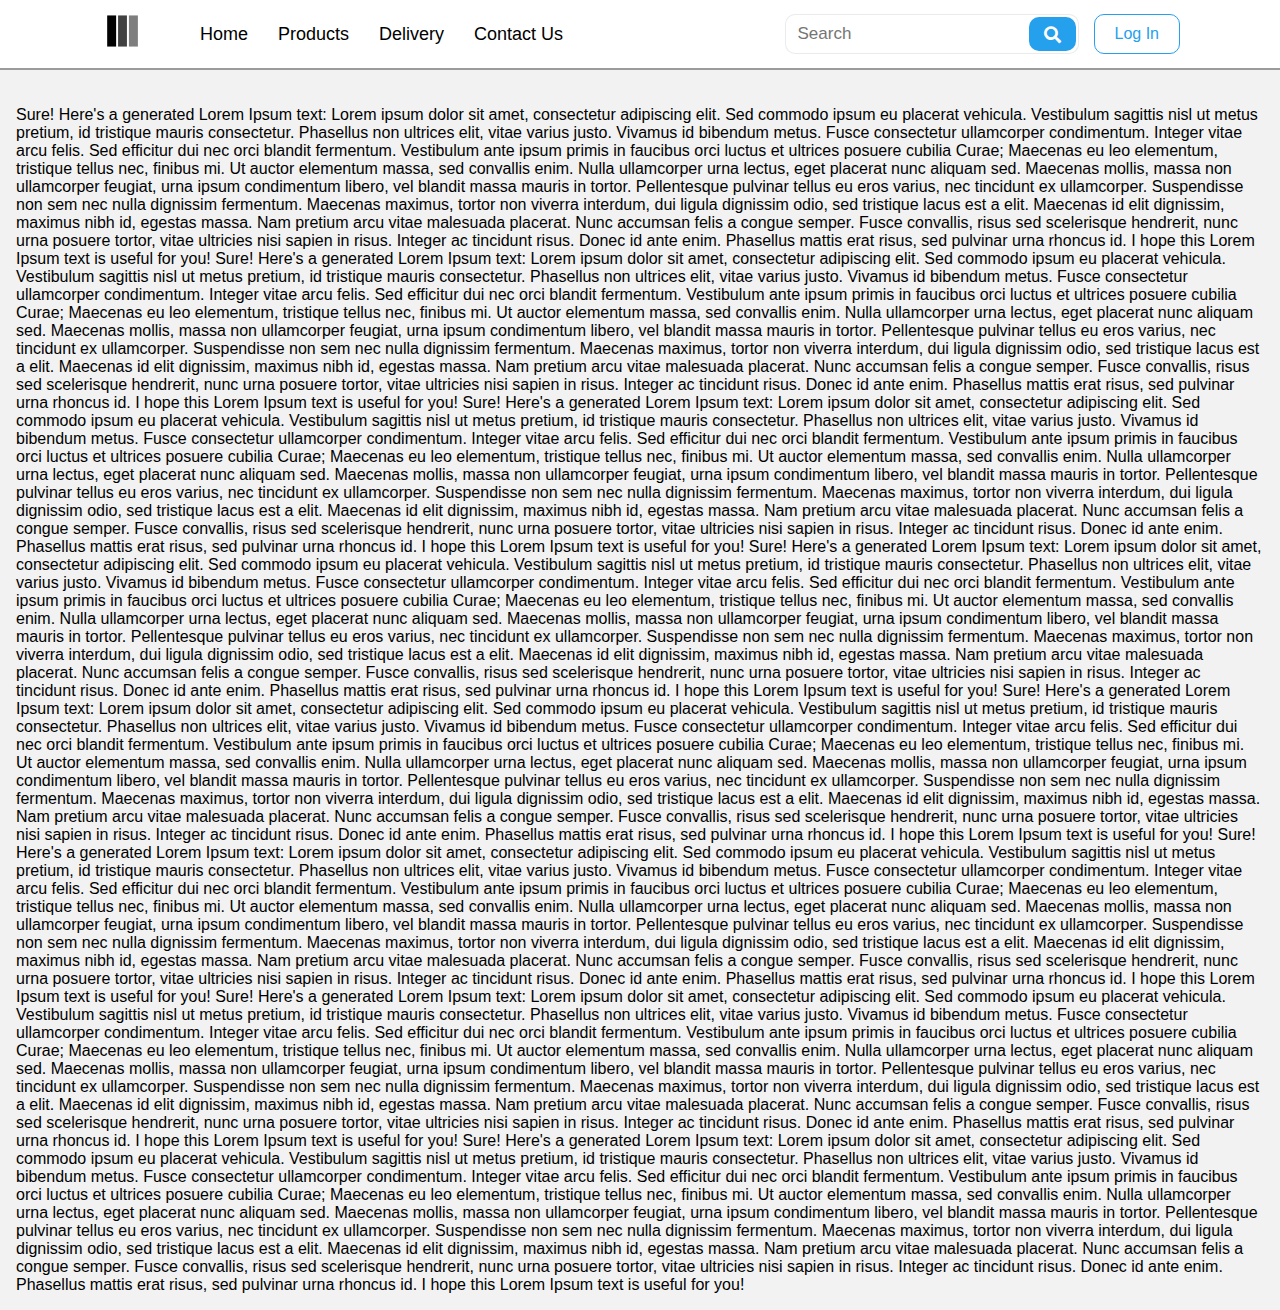
==== index.html @ ffeb4d9f "Update and rename home.html to index.html" ====
<!DOCTYPE html>
<html lang="en" dir="ltr">

<head>
    <meta charset="utf-8">
    <title>Drift Home</title>
    <link rel="stylesheet" href="style-home.css">
    <meta name="viewport" content="width=device-width, initial-scale=1.0">
    <link rel="stylesheet" href="https://cdnjs.cloudflare.com/ajax/libs/font-awesome/5.15.3/css/all.min.css" />
    <link rel="icon" type="icon" href="logo_white_bg.png">
</head>

<body>
    <nav id="navbar">
        <div class="menu-icon">
            <span class="fas fa-bars"></span>
        </div>
        <div class="logo">
            <a href="#"><img src="logo_no_bg.png" height="40" width="45"></a>
        </div>
        <div class="nav-items">
            <li><a href="#">Home</a></li>
            <li><a href="#">Products</a></li>
            <li><a href="#">Delivery</a></li>
            <li><a href="#">Contact Us</a></li>
        </div>
        <div class="search-icon">
            <span class="fas fa-search"></span>
        </div>
        <div class="cancel-icon">
            <span class="fas fa-times"></span>
        </div>
        <form action="#">
            <input type="search" class="search-data" placeholder="Search" required>
            <button type="submit" class="fas fa-search"></button>
        </form>
        <div class="login">
            <a href="#">Log In</a>
        </div>
    </nav>
    <div class="content">
        <p>Sure! Here's a generated Lorem Ipsum text:

            Lorem ipsum dolor sit amet, consectetur adipiscing elit. Sed commodo ipsum eu placerat vehicula. Vestibulum sagittis nisl ut metus pretium, id tristique mauris consectetur. Phasellus non ultrices elit, vitae varius justo. Vivamus id bibendum metus. Fusce consectetur ullamcorper condimentum. Integer vitae arcu felis. Sed efficitur dui nec orci blandit fermentum. Vestibulum ante ipsum primis in faucibus orci luctus et ultrices posuere cubilia Curae; Maecenas eu leo elementum, tristique tellus nec, finibus mi. Ut auctor elementum massa, sed convallis enim. Nulla ullamcorper urna lectus, eget placerat nunc aliquam sed. Maecenas mollis, massa non ullamcorper feugiat, urna ipsum condimentum libero, vel blandit massa mauris in tortor.
            
            Pellentesque pulvinar tellus eu eros varius, nec tincidunt ex ullamcorper. Suspendisse non sem nec nulla dignissim fermentum. Maecenas maximus, tortor non viverra interdum, dui ligula dignissim odio, sed tristique lacus est a elit. Maecenas id elit dignissim, maximus nibh id, egestas massa. Nam pretium arcu vitae malesuada placerat. Nunc accumsan felis a congue semper. Fusce convallis, risus sed scelerisque hendrerit, nunc urna posuere tortor, vitae ultricies nisi sapien in risus. Integer ac tincidunt risus. Donec id ante enim. Phasellus mattis erat risus, sed pulvinar urna rhoncus id.
            
            I hope this Lorem Ipsum text is useful for you!
            Sure! Here's a generated Lorem Ipsum text:

            Lorem ipsum dolor sit amet, consectetur adipiscing elit. Sed commodo ipsum eu placerat vehicula. Vestibulum sagittis nisl ut metus pretium, id tristique mauris consectetur. Phasellus non ultrices elit, vitae varius justo. Vivamus id bibendum metus. Fusce consectetur ullamcorper condimentum. Integer vitae arcu felis. Sed efficitur dui nec orci blandit fermentum. Vestibulum ante ipsum primis in faucibus orci luctus et ultrices posuere cubilia Curae; Maecenas eu leo elementum, tristique tellus nec, finibus mi. Ut auctor elementum massa, sed convallis enim. Nulla ullamcorper urna lectus, eget placerat nunc aliquam sed. Maecenas mollis, massa non ullamcorper feugiat, urna ipsum condimentum libero, vel blandit massa mauris in tortor.
            
            Pellentesque pulvinar tellus eu eros varius, nec tincidunt ex ullamcorper. Suspendisse non sem nec nulla dignissim fermentum. Maecenas maximus, tortor non viverra interdum, dui ligula dignissim odio, sed tristique lacus est a elit. Maecenas id elit dignissim, maximus nibh id, egestas massa. Nam pretium arcu vitae malesuada placerat. Nunc accumsan felis a congue semper. Fusce convallis, risus sed scelerisque hendrerit, nunc urna posuere tortor, vitae ultricies nisi sapien in risus. Integer ac tincidunt risus. Donec id ante enim. Phasellus mattis erat risus, sed pulvinar urna rhoncus id.
            
            I hope this Lorem Ipsum text is useful for you!
            Sure! Here's a generated Lorem Ipsum text:

            Lorem ipsum dolor sit amet, consectetur adipiscing elit. Sed commodo ipsum eu placerat vehicula. Vestibulum sagittis nisl ut metus pretium, id tristique mauris consectetur. Phasellus non ultrices elit, vitae varius justo. Vivamus id bibendum metus. Fusce consectetur ullamcorper condimentum. Integer vitae arcu felis. Sed efficitur dui nec orci blandit fermentum. Vestibulum ante ipsum primis in faucibus orci luctus et ultrices posuere cubilia Curae; Maecenas eu leo elementum, tristique tellus nec, finibus mi. Ut auctor elementum massa, sed convallis enim. Nulla ullamcorper urna lectus, eget placerat nunc aliquam sed. Maecenas mollis, massa non ullamcorper feugiat, urna ipsum condimentum libero, vel blandit massa mauris in tortor.
            
            Pellentesque pulvinar tellus eu eros varius, nec tincidunt ex ullamcorper. Suspendisse non sem nec nulla dignissim fermentum. Maecenas maximus, tortor non viverra interdum, dui ligula dignissim odio, sed tristique lacus est a elit. Maecenas id elit dignissim, maximus nibh id, egestas massa. Nam pretium arcu vitae malesuada placerat. Nunc accumsan felis a congue semper. Fusce convallis, risus sed scelerisque hendrerit, nunc urna posuere tortor, vitae ultricies nisi sapien in risus. Integer ac tincidunt risus. Donec id ante enim. Phasellus mattis erat risus, sed pulvinar urna rhoncus id.
            
            I hope this Lorem Ipsum text is useful for you!
            Sure! Here's a generated Lorem Ipsum text:

            Lorem ipsum dolor sit amet, consectetur adipiscing elit. Sed commodo ipsum eu placerat vehicula. Vestibulum sagittis nisl ut metus pretium, id tristique mauris consectetur. Phasellus non ultrices elit, vitae varius justo. Vivamus id bibendum metus. Fusce consectetur ullamcorper condimentum. Integer vitae arcu felis. Sed efficitur dui nec orci blandit fermentum. Vestibulum ante ipsum primis in faucibus orci luctus et ultrices posuere cubilia Curae; Maecenas eu leo elementum, tristique tellus nec, finibus mi. Ut auctor elementum massa, sed convallis enim. Nulla ullamcorper urna lectus, eget placerat nunc aliquam sed. Maecenas mollis, massa non ullamcorper feugiat, urna ipsum condimentum libero, vel blandit massa mauris in tortor.
            
            Pellentesque pulvinar tellus eu eros varius, nec tincidunt ex ullamcorper. Suspendisse non sem nec nulla dignissim fermentum. Maecenas maximus, tortor non viverra interdum, dui ligula dignissim odio, sed tristique lacus est a elit. Maecenas id elit dignissim, maximus nibh id, egestas massa. Nam pretium arcu vitae malesuada placerat. Nunc accumsan felis a congue semper. Fusce convallis, risus sed scelerisque hendrerit, nunc urna posuere tortor, vitae ultricies nisi sapien in risus. Integer ac tincidunt risus. Donec id ante enim. Phasellus mattis erat risus, sed pulvinar urna rhoncus id.
            
            I hope this Lorem Ipsum text is useful for you!
            Sure! Here's a generated Lorem Ipsum text:

            Lorem ipsum dolor sit amet, consectetur adipiscing elit. Sed commodo ipsum eu placerat vehicula. Vestibulum sagittis nisl ut metus pretium, id tristique mauris consectetur. Phasellus non ultrices elit, vitae varius justo. Vivamus id bibendum metus. Fusce consectetur ullamcorper condimentum. Integer vitae arcu felis. Sed efficitur dui nec orci blandit fermentum. Vestibulum ante ipsum primis in faucibus orci luctus et ultrices posuere cubilia Curae; Maecenas eu leo elementum, tristique tellus nec, finibus mi. Ut auctor elementum massa, sed convallis enim. Nulla ullamcorper urna lectus, eget placerat nunc aliquam sed. Maecenas mollis, massa non ullamcorper feugiat, urna ipsum condimentum libero, vel blandit massa mauris in tortor.
            
            Pellentesque pulvinar tellus eu eros varius, nec tincidunt ex ullamcorper. Suspendisse non sem nec nulla dignissim fermentum. Maecenas maximus, tortor non viverra interdum, dui ligula dignissim odio, sed tristique lacus est a elit. Maecenas id elit dignissim, maximus nibh id, egestas massa. Nam pretium arcu vitae malesuada placerat. Nunc accumsan felis a congue semper. Fusce convallis, risus sed scelerisque hendrerit, nunc urna posuere tortor, vitae ultricies nisi sapien in risus. Integer ac tincidunt risus. Donec id ante enim. Phasellus mattis erat risus, sed pulvinar urna rhoncus id.
            
            I hope this Lorem Ipsum text is useful for you!
            Sure! Here's a generated Lorem Ipsum text:

            Lorem ipsum dolor sit amet, consectetur adipiscing elit. Sed commodo ipsum eu placerat vehicula. Vestibulum sagittis nisl ut metus pretium, id tristique mauris consectetur. Phasellus non ultrices elit, vitae varius justo. Vivamus id bibendum metus. Fusce consectetur ullamcorper condimentum. Integer vitae arcu felis. Sed efficitur dui nec orci blandit fermentum. Vestibulum ante ipsum primis in faucibus orci luctus et ultrices posuere cubilia Curae; Maecenas eu leo elementum, tristique tellus nec, finibus mi. Ut auctor elementum massa, sed convallis enim. Nulla ullamcorper urna lectus, eget placerat nunc aliquam sed. Maecenas mollis, massa non ullamcorper feugiat, urna ipsum condimentum libero, vel blandit massa mauris in tortor.
            
            Pellentesque pulvinar tellus eu eros varius, nec tincidunt ex ullamcorper. Suspendisse non sem nec nulla dignissim fermentum. Maecenas maximus, tortor non viverra interdum, dui ligula dignissim odio, sed tristique lacus est a elit. Maecenas id elit dignissim, maximus nibh id, egestas massa. Nam pretium arcu vitae malesuada placerat. Nunc accumsan felis a congue semper. Fusce convallis, risus sed scelerisque hendrerit, nunc urna posuere tortor, vitae ultricies nisi sapien in risus. Integer ac tincidunt risus. Donec id ante enim. Phasellus mattis erat risus, sed pulvinar urna rhoncus id.
            
            I hope this Lorem Ipsum text is useful for you!
            Sure! Here's a generated Lorem Ipsum text:

            Lorem ipsum dolor sit amet, consectetur adipiscing elit. Sed commodo ipsum eu placerat vehicula. Vestibulum sagittis nisl ut metus pretium, id tristique mauris consectetur. Phasellus non ultrices elit, vitae varius justo. Vivamus id bibendum metus. Fusce consectetur ullamcorper condimentum. Integer vitae arcu felis. Sed efficitur dui nec orci blandit fermentum. Vestibulum ante ipsum primis in faucibus orci luctus et ultrices posuere cubilia Curae; Maecenas eu leo elementum, tristique tellus nec, finibus mi. Ut auctor elementum massa, sed convallis enim. Nulla ullamcorper urna lectus, eget placerat nunc aliquam sed. Maecenas mollis, massa non ullamcorper feugiat, urna ipsum condimentum libero, vel blandit massa mauris in tortor.
            
            Pellentesque pulvinar tellus eu eros varius, nec tincidunt ex ullamcorper. Suspendisse non sem nec nulla dignissim fermentum. Maecenas maximus, tortor non viverra interdum, dui ligula dignissim odio, sed tristique lacus est a elit. Maecenas id elit dignissim, maximus nibh id, egestas massa. Nam pretium arcu vitae malesuada placerat. Nunc accumsan felis a congue semper. Fusce convallis, risus sed scelerisque hendrerit, nunc urna posuere tortor, vitae ultricies nisi sapien in risus. Integer ac tincidunt risus. Donec id ante enim. Phasellus mattis erat risus, sed pulvinar urna rhoncus id.
            
            I hope this Lorem Ipsum text is useful for you!
            Sure! Here's a generated Lorem Ipsum text:

            Lorem ipsum dolor sit amet, consectetur adipiscing elit. Sed commodo ipsum eu placerat vehicula. Vestibulum sagittis nisl ut metus pretium, id tristique mauris consectetur. Phasellus non ultrices elit, vitae varius justo. Vivamus id bibendum metus. Fusce consectetur ullamcorper condimentum. Integer vitae arcu felis. Sed efficitur dui nec orci blandit fermentum. Vestibulum ante ipsum primis in faucibus orci luctus et ultrices posuere cubilia Curae; Maecenas eu leo elementum, tristique tellus nec, finibus mi. Ut auctor elementum massa, sed convallis enim. Nulla ullamcorper urna lectus, eget placerat nunc aliquam sed. Maecenas mollis, massa non ullamcorper feugiat, urna ipsum condimentum libero, vel blandit massa mauris in tortor.
            
            Pellentesque pulvinar tellus eu eros varius, nec tincidunt ex ullamcorper. Suspendisse non sem nec nulla dignissim fermentum. Maecenas maximus, tortor non viverra interdum, dui ligula dignissim odio, sed tristique lacus est a elit. Maecenas id elit dignissim, maximus nibh id, egestas massa. Nam pretium arcu vitae malesuada placerat. Nunc accumsan felis a congue semper. Fusce convallis, risus sed scelerisque hendrerit, nunc urna posuere tortor, vitae ultricies nisi sapien in risus. Integer ac tincidunt risus. Donec id ante enim. Phasellus mattis erat risus, sed pulvinar urna rhoncus id.
            
            I hope this Lorem Ipsum text is useful for you!</p>
    </div>
    <script>
        window.onscroll = function () { myFunction() };

        var navbar = document.getElementById("navbar");
        var sticky = navbar.offsetTop;

        function myFunction() {
            if (window.pageYOffset >= sticky) {
                navbar.classList.add("sticky")
            } else {
                navbar.classList.remove("sticky");
            }
        }

        const menuBtn = document.querySelector(".menu-icon span");
        const searchBtn = document.querySelector(".search-icon");
        const cancelBtn = document.querySelector(".cancel-icon");
        const items = document.querySelector(".nav-items");
        const form = document.querySelector("form");
        menuBtn.onclick = () => {
            items.classList.add("active");
            menuBtn.classList.add("hide");
            searchBtn.classList.add("hide");
            cancelBtn.classList.add("show");
        }
        cancelBtn.onclick = () => {
            items.classList.remove("active");
            menuBtn.classList.remove("hide");
            searchBtn.classList.remove("hide");
            cancelBtn.classList.remove("show");
            form.classList.remove("active");
            cancelBtn.style.color = "#ff3d00";
        }
        searchBtn.onclick = () => {
            form.classList.add("active");
            searchBtn.classList.add("hide");
            cancelBtn.classList.add("show");
        }
    </script>
</body>

</html>
---- style-home.css ----
@import url('https://fonts.googleapis.com/css?family=Montserrat:400,500,600,700&display=swap');

* {
    margin: 0;
    padding: 0;
    outline: none;
    box-sizing: border-box;
    font-family: Arial, Helvetica, sans-serif;
}

body {
    background: #f2f2f2;
}

nav {
    background: #fff;
    display: flex;
    flex-wrap: wrap;
    align-items: center;
    justify-content: space-between;
    height: 70px;
    padding: 0 100px;
    border-bottom: 2px solid rgba(155, 155, 155);
}

.sticky {
    position: fixed;
    top: 0;
    width: 100%;
}

.sticky+.content {
    padding-top: 60px;
}

nav .logo {
    color: #fff;
    font-size: 30px;
    font-weight: 600;
    letter-spacing: -1px;
}

nav .nav-items {
    display: flex;
    flex: 1;
    padding: 0 0 0 40px;
}

nav .nav-items li {
    list-style: none;
    padding: 0 15px;
}

nav .nav-items li a {
    color: #000;
    font-size: 18px;
    font-weight: 500;
    text-decoration: none;
}

nav .nav-items li a:hover {
    color: #24a0ed;
}

nav form {
    display: flex;
    height: 40px;
    padding: 2px;
    background: #fff;
    min-width: 18% !important;
    border-radius: 10px;
    border: 1px solid rgba(155, 155, 155, 0.2);
}

nav form .search-data {
    width: 100%;
    height: 100%;
    padding: 0 10px;
    color: #000;
    font-size: 17px;
    border: none;
    font-weight: 500;
    background: none;
}

nav form button {
    padding: 0 15px;
    color: #fff;
    font-size: 17px;
    background: #24a0ed;
    border: none;
    border-radius: 10px;
    cursor: pointer;
}

nav form button:hover {
    background: #000;
}

nav .menu-icon,
nav .cancel-icon,
nav .search-icon {
    width: 40px;
    text-align: center;
    margin: 0 50px;
    font-size: 18px;
    color: #fff;
    cursor: pointer;
    display: none;
}

nav .menu-icon span,
nav .cancel-icon,
nav .search-icon {
    display: none;
}

.login {
    margin-left: 15px;
    display: inline-block;
    padding: 10px 20px;
    background-color: #fff;
    border: 1px solid #24a0ed;
    border-radius: 10px;
}

.login:hover {
    background-color: #24a0ed;
}

.login a {
    text-decoration: none;
    color: #24a0ed;
}

.login a:hover {
    color: #fff;
}

@media (max-width: 1245px) {
    nav {
        padding: 0 50px;
    }
}

@media (max-width: 1140px) {
    .content {
        margin-bottom: 35px;
    }

    .login {
        margin-left: 0px;
        position: fixed;
        bottom: 0;
        left: 0;
        width: 100%;
        padding: 10px 20px;
        background-color: #fff;
        border-top: 2px solid #24a0ed;
        text-align: center;
        border-radius: 0px;
    }

    .login:hover {
        background-color: #24a0ed;
    }

    .login a {
        text-decoration: none;
        color: #24a0ed;
    }

    .login a:hover {
        color: #fff;
    }


    nav {
        padding: 0px;
    }

    nav .logo {
        flex: 2;
        text-align: center;
    }

    nav .nav-items {
        position: fixed;
        z-index: 99;
        top: 70px;
        width: 100%;
        left: -100%;
        height: 100%;
        padding: 10px 50px 0 50px;
        text-align: center;
        background: #fff;
        display: inline-block;
        transition: left 0.3s ease;
    }

    nav .nav-items.active {
        left: 0px;
    }

    nav .nav-items li {
        line-height: 40px;
        margin: 30px 0;
    }

    nav .nav-items li a {
        font-size: 20px;
    }

    nav form {
        position: absolute;
        top: 80px;
        right: 50px;
        opacity: 0;
        pointer-events: none;
        transition: top 0.3s ease, opacity 0.1s ease;
    }

    nav form.active {
        top: 95px;
        opacity: 1;
        pointer-events: auto;
    }

    nav form:before {
        position: absolute;
        content: "";
        top: -13px;
        right: 0px;
        width: 0;
        height: 0;
        z-index: -1;
        border: 10px solid transparent;
        border-bottom-color: #fff;
        margin: -20px 0 0;
    }

    nav form:after {
        position: absolute;
        content: '';
        height: 60px;
        padding: 2px;
        background: #585858;
        border-radius: 10px;
        min-width: calc(100% + 20px);
        z-index: -2;
        left: 50%;
        top: 50%;
        transform: translate(-50%, -50%);
    }

    nav .menu-icon {
        display: block;
        color: #000;
    }

    nav .search-icon,
    nav .menu-icon span {
        display: block;
        color: #000;
    }

    nav .menu-icon span.hide,
    nav .search-icon.hide {
        display: none;
    }

    nav .cancel-icon.show {
        display: block;

    }
}

.content {
    padding: 16px;
}

nav .logo.space {
    color: red;
    padding: 0 5px 0 0;
}

@media (max-width: 980px) {

    nav .menu-icon,
    nav .cancel-icon,
    nav .search-icon {
        margin: 0 20px;
    }

    nav form {
        right: 30px;
    }
}

@media (max-width: 350px) {

    nav .menu-icon,
    nav .cancel-icon,
    nav .search-icon {
        margin: 0 10px;
        font-size: 16px;
    }
}

.content {
    padding: 16px;
    margin-top: 20px;
}
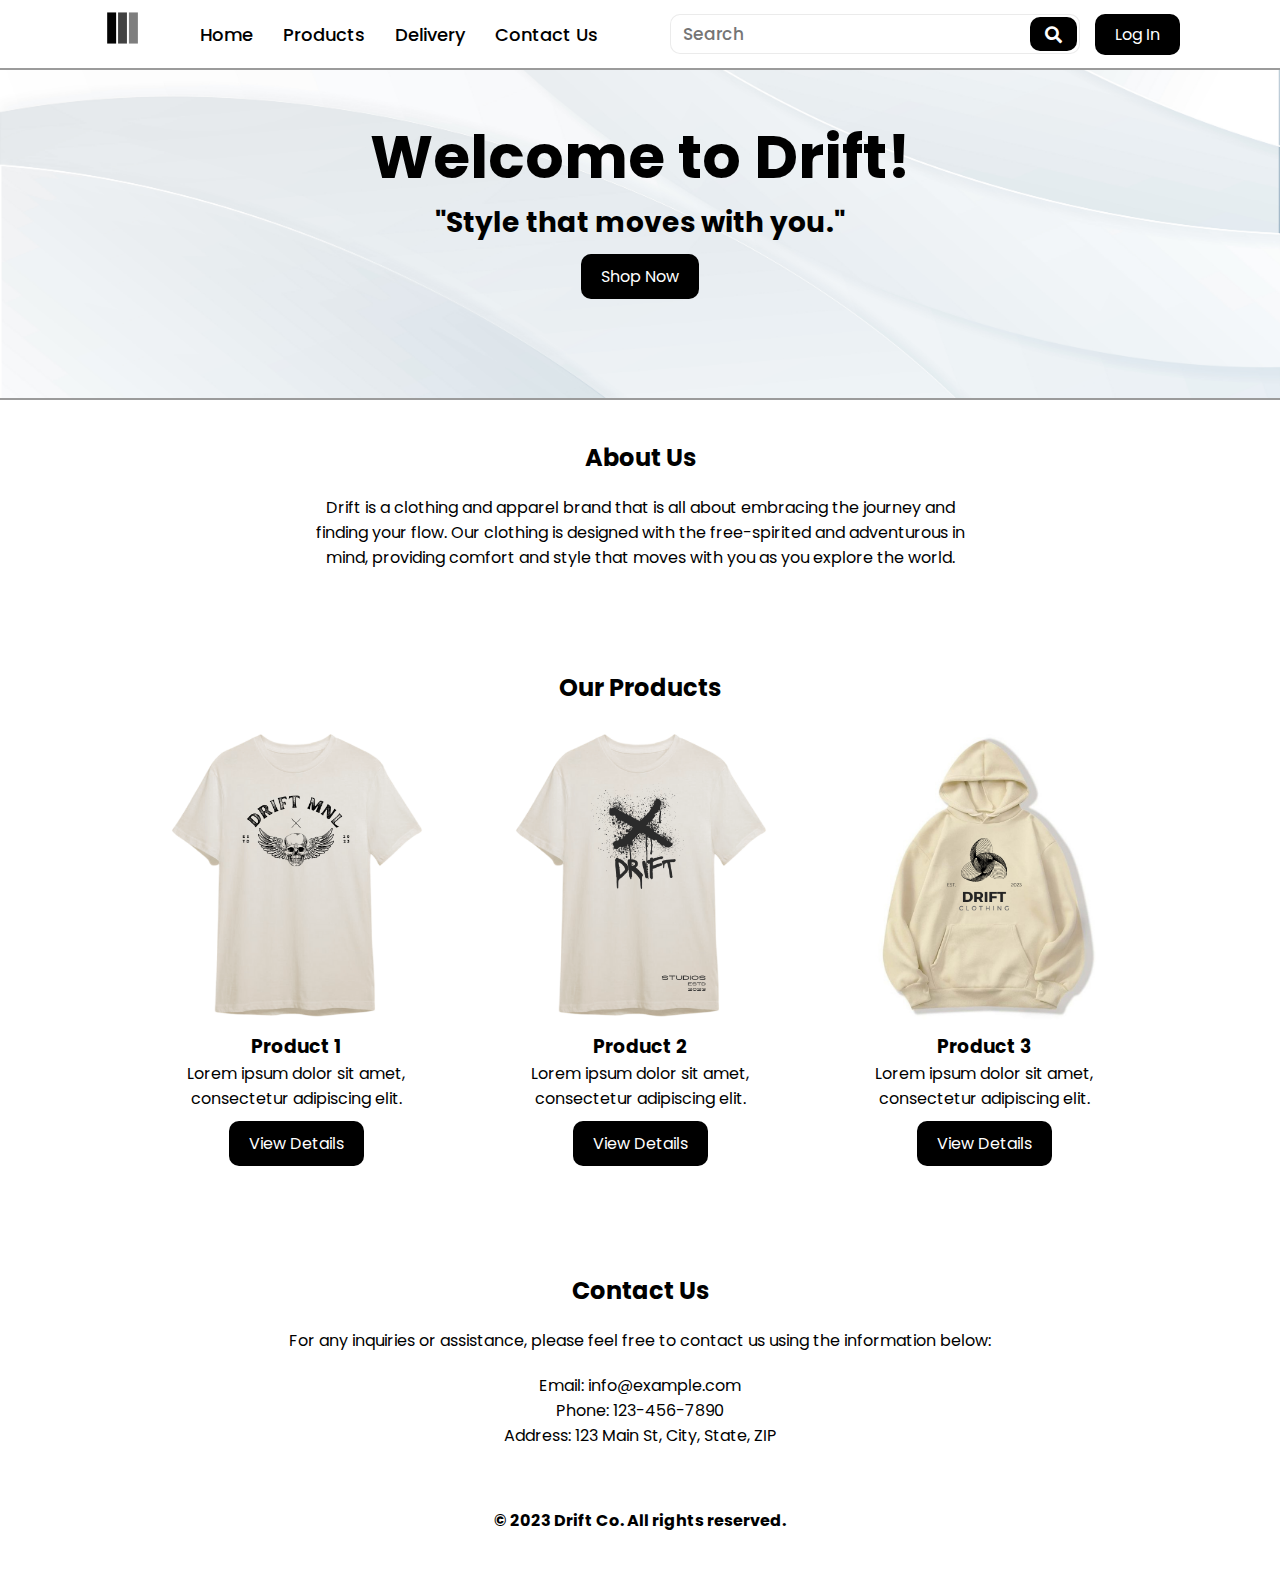
==== commit f33533a4: "Add files via upload" ====
--- a/index.html
+++ b/index.html
@@ -35,66 +35,70 @@
             <button type="submit" class="fas fa-search"></button>
         </form>
         <div class="login">
-            <a href="#">Log In</a>
+            <a href="login.html">Log In</a>
         </div>
     </nav>
     <div class="content">
-        <p>Sure! Here's a generated Lorem Ipsum text:
+        <section id="hero">
+            <div class="hero-text">
+                <h2>Welcome to Drift!</h2>
+                <p>"Style that moves with you."</p>
+                <a href="#products" class="btn">Shop Now</a>
+            </div>
+        </section>
 
-            Lorem ipsum dolor sit amet, consectetur adipiscing elit. Sed commodo ipsum eu placerat vehicula. Vestibulum sagittis nisl ut metus pretium, id tristique mauris consectetur. Phasellus non ultrices elit, vitae varius justo. Vivamus id bibendum metus. Fusce consectetur ullamcorper condimentum. Integer vitae arcu felis. Sed efficitur dui nec orci blandit fermentum. Vestibulum ante ipsum primis in faucibus orci luctus et ultrices posuere cubilia Curae; Maecenas eu leo elementum, tristique tellus nec, finibus mi. Ut auctor elementum massa, sed convallis enim. Nulla ullamcorper urna lectus, eget placerat nunc aliquam sed. Maecenas mollis, massa non ullamcorper feugiat, urna ipsum condimentum libero, vel blandit massa mauris in tortor.
-            
-            Pellentesque pulvinar tellus eu eros varius, nec tincidunt ex ullamcorper. Suspendisse non sem nec nulla dignissim fermentum. Maecenas maximus, tortor non viverra interdum, dui ligula dignissim odio, sed tristique lacus est a elit. Maecenas id elit dignissim, maximus nibh id, egestas massa. Nam pretium arcu vitae malesuada placerat. Nunc accumsan felis a congue semper. Fusce convallis, risus sed scelerisque hendrerit, nunc urna posuere tortor, vitae ultricies nisi sapien in risus. Integer ac tincidunt risus. Donec id ante enim. Phasellus mattis erat risus, sed pulvinar urna rhoncus id.
-            
-            I hope this Lorem Ipsum text is useful for you!
-            Sure! Here's a generated Lorem Ipsum text:
+        <section id="about">
+            <div class="container">
+                <h2>About Us</h2>
+                <p>Drift is a clothing and apparel brand that is all about embracing the journey and finding your flow.
+                    Our clothing is designed with the free-spirited and adventurous in mind, providing comfort and style
+                    that moves with you as you explore the world.</p>
+            </div>
+        </section>
 
-            Lorem ipsum dolor sit amet, consectetur adipiscing elit. Sed commodo ipsum eu placerat vehicula. Vestibulum sagittis nisl ut metus pretium, id tristique mauris consectetur. Phasellus non ultrices elit, vitae varius justo. Vivamus id bibendum metus. Fusce consectetur ullamcorper condimentum. Integer vitae arcu felis. Sed efficitur dui nec orci blandit fermentum. Vestibulum ante ipsum primis in faucibus orci luctus et ultrices posuere cubilia Curae; Maecenas eu leo elementum, tristique tellus nec, finibus mi. Ut auctor elementum massa, sed convallis enim. Nulla ullamcorper urna lectus, eget placerat nunc aliquam sed. Maecenas mollis, massa non ullamcorper feugiat, urna ipsum condimentum libero, vel blandit massa mauris in tortor.
-            
-            Pellentesque pulvinar tellus eu eros varius, nec tincidunt ex ullamcorper. Suspendisse non sem nec nulla dignissim fermentum. Maecenas maximus, tortor non viverra interdum, dui ligula dignissim odio, sed tristique lacus est a elit. Maecenas id elit dignissim, maximus nibh id, egestas massa. Nam pretium arcu vitae malesuada placerat. Nunc accumsan felis a congue semper. Fusce convallis, risus sed scelerisque hendrerit, nunc urna posuere tortor, vitae ultricies nisi sapien in risus. Integer ac tincidunt risus. Donec id ante enim. Phasellus mattis erat risus, sed pulvinar urna rhoncus id.
-            
-            I hope this Lorem Ipsum text is useful for you!
-            Sure! Here's a generated Lorem Ipsum text:
+        <section id="products">
+            <div class="container">
+                <h2>Our Products</h2>
+                <div class="product">
+                    <img src="product1.png" alt="Product 1">
+                    <h3>Product 1</h3>
+                    <p>Lorem ipsum dolor sit amet, consectetur adipiscing elit.</p>
+                    <a href="#" class="btn">View Details</a>
+                </div>
+                <div class="product">
+                    <img src="product2.png" alt="Product 2">
+                    <h3>Product 2</h3>
+                    <p>Lorem ipsum dolor sit amet, consectetur adipiscing elit.</p>
+                    <a href="#" class="btn">View Details</a>
+                </div>
+                <div class="product">
+                    <img src="product3.png" alt="Product 2">
+                    <h3>Product 3</h3>
+                    <p>Lorem ipsum dolor sit amet, consectetur adipiscing elit.</p>
+                    <a href="#" class="btn">View Details</a>
+                </div>
+                <!-- More product items -->
+            </div>
+        </section>
 
-            Lorem ipsum dolor sit amet, consectetur adipiscing elit. Sed commodo ipsum eu placerat vehicula. Vestibulum sagittis nisl ut metus pretium, id tristique mauris consectetur. Phasellus non ultrices elit, vitae varius justo. Vivamus id bibendum metus. Fusce consectetur ullamcorper condimentum. Integer vitae arcu felis. Sed efficitur dui nec orci blandit fermentum. Vestibulum ante ipsum primis in faucibus orci luctus et ultrices posuere cubilia Curae; Maecenas eu leo elementum, tristique tellus nec, finibus mi. Ut auctor elementum massa, sed convallis enim. Nulla ullamcorper urna lectus, eget placerat nunc aliquam sed. Maecenas mollis, massa non ullamcorper feugiat, urna ipsum condimentum libero, vel blandit massa mauris in tortor.
-            
-            Pellentesque pulvinar tellus eu eros varius, nec tincidunt ex ullamcorper. Suspendisse non sem nec nulla dignissim fermentum. Maecenas maximus, tortor non viverra interdum, dui ligula dignissim odio, sed tristique lacus est a elit. Maecenas id elit dignissim, maximus nibh id, egestas massa. Nam pretium arcu vitae malesuada placerat. Nunc accumsan felis a congue semper. Fusce convallis, risus sed scelerisque hendrerit, nunc urna posuere tortor, vitae ultricies nisi sapien in risus. Integer ac tincidunt risus. Donec id ante enim. Phasellus mattis erat risus, sed pulvinar urna rhoncus id.
-            
-            I hope this Lorem Ipsum text is useful for you!
-            Sure! Here's a generated Lorem Ipsum text:
+        <section id="contact">
+            <div class="container">
+                <h2>Contact Us</h2>
+                <p>For any inquiries or assistance, please feel free to contact us using the information below:</p>
+                <ul>
+                    <li>Email: info@example.com</li>
+                    <li>Phone: 123-456-7890</li>
+                    <li>Address: 123 Main St, City, State, ZIP</li>
+                </ul>
+            </div>
+        </section>
 
-            Lorem ipsum dolor sit amet, consectetur adipiscing elit. Sed commodo ipsum eu placerat vehicula. Vestibulum sagittis nisl ut metus pretium, id tristique mauris consectetur. Phasellus non ultrices elit, vitae varius justo. Vivamus id bibendum metus. Fusce consectetur ullamcorper condimentum. Integer vitae arcu felis. Sed efficitur dui nec orci blandit fermentum. Vestibulum ante ipsum primis in faucibus orci luctus et ultrices posuere cubilia Curae; Maecenas eu leo elementum, tristique tellus nec, finibus mi. Ut auctor elementum massa, sed convallis enim. Nulla ullamcorper urna lectus, eget placerat nunc aliquam sed. Maecenas mollis, massa non ullamcorper feugiat, urna ipsum condimentum libero, vel blandit massa mauris in tortor.
-            
-            Pellentesque pulvinar tellus eu eros varius, nec tincidunt ex ullamcorper. Suspendisse non sem nec nulla dignissim fermentum. Maecenas maximus, tortor non viverra interdum, dui ligula dignissim odio, sed tristique lacus est a elit. Maecenas id elit dignissim, maximus nibh id, egestas massa. Nam pretium arcu vitae malesuada placerat. Nunc accumsan felis a congue semper. Fusce convallis, risus sed scelerisque hendrerit, nunc urna posuere tortor, vitae ultricies nisi sapien in risus. Integer ac tincidunt risus. Donec id ante enim. Phasellus mattis erat risus, sed pulvinar urna rhoncus id.
-            
-            I hope this Lorem Ipsum text is useful for you!
-            Sure! Here's a generated Lorem Ipsum text:
+        <footer>
+            <div class="container">
+                <p>&copy; 2023 Drift Co. All rights reserved.</p>
+            </div>
+        </footer>
 
-            Lorem ipsum dolor sit amet, consectetur adipiscing elit. Sed commodo ipsum eu placerat vehicula. Vestibulum sagittis nisl ut metus pretium, id tristique mauris consectetur. Phasellus non ultrices elit, vitae varius justo. Vivamus id bibendum metus. Fusce consectetur ullamcorper condimentum. Integer vitae arcu felis. Sed efficitur dui nec orci blandit fermentum. Vestibulum ante ipsum primis in faucibus orci luctus et ultrices posuere cubilia Curae; Maecenas eu leo elementum, tristique tellus nec, finibus mi. Ut auctor elementum massa, sed convallis enim. Nulla ullamcorper urna lectus, eget placerat nunc aliquam sed. Maecenas mollis, massa non ullamcorper feugiat, urna ipsum condimentum libero, vel blandit massa mauris in tortor.
-            
-            Pellentesque pulvinar tellus eu eros varius, nec tincidunt ex ullamcorper. Suspendisse non sem nec nulla dignissim fermentum. Maecenas maximus, tortor non viverra interdum, dui ligula dignissim odio, sed tristique lacus est a elit. Maecenas id elit dignissim, maximus nibh id, egestas massa. Nam pretium arcu vitae malesuada placerat. Nunc accumsan felis a congue semper. Fusce convallis, risus sed scelerisque hendrerit, nunc urna posuere tortor, vitae ultricies nisi sapien in risus. Integer ac tincidunt risus. Donec id ante enim. Phasellus mattis erat risus, sed pulvinar urna rhoncus id.
-            
-            I hope this Lorem Ipsum text is useful for you!
-            Sure! Here's a generated Lorem Ipsum text:
-
-            Lorem ipsum dolor sit amet, consectetur adipiscing elit. Sed commodo ipsum eu placerat vehicula. Vestibulum sagittis nisl ut metus pretium, id tristique mauris consectetur. Phasellus non ultrices elit, vitae varius justo. Vivamus id bibendum metus. Fusce consectetur ullamcorper condimentum. Integer vitae arcu felis. Sed efficitur dui nec orci blandit fermentum. Vestibulum ante ipsum primis in faucibus orci luctus et ultrices posuere cubilia Curae; Maecenas eu leo elementum, tristique tellus nec, finibus mi. Ut auctor elementum massa, sed convallis enim. Nulla ullamcorper urna lectus, eget placerat nunc aliquam sed. Maecenas mollis, massa non ullamcorper feugiat, urna ipsum condimentum libero, vel blandit massa mauris in tortor.
-            
-            Pellentesque pulvinar tellus eu eros varius, nec tincidunt ex ullamcorper. Suspendisse non sem nec nulla dignissim fermentum. Maecenas maximus, tortor non viverra interdum, dui ligula dignissim odio, sed tristique lacus est a elit. Maecenas id elit dignissim, maximus nibh id, egestas massa. Nam pretium arcu vitae malesuada placerat. Nunc accumsan felis a congue semper. Fusce convallis, risus sed scelerisque hendrerit, nunc urna posuere tortor, vitae ultricies nisi sapien in risus. Integer ac tincidunt risus. Donec id ante enim. Phasellus mattis erat risus, sed pulvinar urna rhoncus id.
-            
-            I hope this Lorem Ipsum text is useful for you!
-            Sure! Here's a generated Lorem Ipsum text:
-
-            Lorem ipsum dolor sit amet, consectetur adipiscing elit. Sed commodo ipsum eu placerat vehicula. Vestibulum sagittis nisl ut metus pretium, id tristique mauris consectetur. Phasellus non ultrices elit, vitae varius justo. Vivamus id bibendum metus. Fusce consectetur ullamcorper condimentum. Integer vitae arcu felis. Sed efficitur dui nec orci blandit fermentum. Vestibulum ante ipsum primis in faucibus orci luctus et ultrices posuere cubilia Curae; Maecenas eu leo elementum, tristique tellus nec, finibus mi. Ut auctor elementum massa, sed convallis enim. Nulla ullamcorper urna lectus, eget placerat nunc aliquam sed. Maecenas mollis, massa non ullamcorper feugiat, urna ipsum condimentum libero, vel blandit massa mauris in tortor.
-            
-            Pellentesque pulvinar tellus eu eros varius, nec tincidunt ex ullamcorper. Suspendisse non sem nec nulla dignissim fermentum. Maecenas maximus, tortor non viverra interdum, dui ligula dignissim odio, sed tristique lacus est a elit. Maecenas id elit dignissim, maximus nibh id, egestas massa. Nam pretium arcu vitae malesuada placerat. Nunc accumsan felis a congue semper. Fusce convallis, risus sed scelerisque hendrerit, nunc urna posuere tortor, vitae ultricies nisi sapien in risus. Integer ac tincidunt risus. Donec id ante enim. Phasellus mattis erat risus, sed pulvinar urna rhoncus id.
-            
-            I hope this Lorem Ipsum text is useful for you!
-            Sure! Here's a generated Lorem Ipsum text:
-
-            Lorem ipsum dolor sit amet, consectetur adipiscing elit. Sed commodo ipsum eu placerat vehicula. Vestibulum sagittis nisl ut metus pretium, id tristique mauris consectetur. Phasellus non ultrices elit, vitae varius justo. Vivamus id bibendum metus. Fusce consectetur ullamcorper condimentum. Integer vitae arcu felis. Sed efficitur dui nec orci blandit fermentum. Vestibulum ante ipsum primis in faucibus orci luctus et ultrices posuere cubilia Curae; Maecenas eu leo elementum, tristique tellus nec, finibus mi. Ut auctor elementum massa, sed convallis enim. Nulla ullamcorper urna lectus, eget placerat nunc aliquam sed. Maecenas mollis, massa non ullamcorper feugiat, urna ipsum condimentum libero, vel blandit massa mauris in tortor.
-            
-            Pellentesque pulvinar tellus eu eros varius, nec tincidunt ex ullamcorper. Suspendisse non sem nec nulla dignissim fermentum. Maecenas maximus, tortor non viverra interdum, dui ligula dignissim odio, sed tristique lacus est a elit. Maecenas id elit dignissim, maximus nibh id, egestas massa. Nam pretium arcu vitae malesuada placerat. Nunc accumsan felis a congue semper. Fusce convallis, risus sed scelerisque hendrerit, nunc urna posuere tortor, vitae ultricies nisi sapien in risus. Integer ac tincidunt risus. Donec id ante enim. Phasellus mattis erat risus, sed pulvinar urna rhoncus id.
-            
-            I hope this Lorem Ipsum text is useful for you!</p>
     </div>
     <script>
         window.onscroll = function () { myFunction() };
@@ -127,7 +131,7 @@
             searchBtn.classList.remove("hide");
             cancelBtn.classList.remove("show");
             form.classList.remove("active");
-            cancelBtn.style.color = "#ff3d00";
+            cancelBtn.style.color = "#000";
         }
         searchBtn.onclick = () => {
             form.classList.add("active");
@@ -137,4 +141,4 @@
     </script>
 </body>
 
-</html>
+</html>--- a/style-home.css
+++ b/style-home.css
@@ -1,15 +1,58 @@
-@import url('https://fonts.googleapis.com/css?family=Montserrat:400,500,600,700&display=swap');
+@import url('https://fonts.googleapis.com/css?family=Poppins:wght@00;400;500;600;700;800;900&display=swap');
 
 * {
     margin: 0;
     padding: 0;
     outline: none;
     box-sizing: border-box;
-    font-family: Arial, Helvetica, sans-serif;
-}
+    font-family: 'Poppins', sans-serif;
+}
+
+/* Webkit (Chrome, Safari) */
+::-webkit-scrollbar {
+    width: 15px;
+    background-color: transparent;
+}
+
+::-webkit-scrollbar-thumb {
+    background-color: #000;
+}
+
+::-webkit-scrollbar-thumb:hover {
+    background-color: #555;
+}
+
+/* Firefox */
+::-moz-scrollbar {
+    width: 15px;
+    background-color: transparent;
+}
+
+::-moz-scrollbar-thumb {
+    background-color: #000;
+}
+
+::-moz-scrollbar-thumb:hover {
+    background-color: #555;
+}
+
+/* Edge, IE */
+::-ms-scrollbar {
+    width: 15px;
+    background-color: transparent;
+}
+
+::-ms-scrollbar-thumb {
+    background-color: #000;
+}
+
+::-ms-scrollbar-thumb:hover {
+    background-color: #555;
+}
+
 
 body {
-    background: #f2f2f2;
+    background: #fff;
 }
 
 nav {
@@ -21,6 +64,11 @@
     height: 70px;
     padding: 0 100px;
     border-bottom: 2px solid rgba(155, 155, 155);
+    position: fixed;
+    top: 0;
+    width: 100%;
+    z-index: 9999;
+    /* Ensure the navbar stays on top */
 }
 
 .sticky {
@@ -87,14 +135,14 @@
     padding: 0 15px;
     color: #fff;
     font-size: 17px;
-    background: #24a0ed;
+    background: #000;
     border: none;
     border-radius: 10px;
     cursor: pointer;
 }
 
 nav form button:hover {
-    background: #000;
+    background: #24a0ed;
 }
 
 nav .menu-icon,
@@ -118,9 +166,8 @@
 .login {
     margin-left: 15px;
     display: inline-block;
-    padding: 10px 20px;
-    background-color: #fff;
-    border: 1px solid #24a0ed;
+    padding: 8px 20px;
+    background-color: #000;
     border-radius: 10px;
 }
 
@@ -130,10 +177,6 @@
 
 .login a {
     text-decoration: none;
-    color: #24a0ed;
-}
-
-.login a:hover {
     color: #fff;
 }
 
@@ -146,6 +189,15 @@
 @media (max-width: 1140px) {
     .content {
         margin-bottom: 35px;
+    }
+
+    .product {
+        width: 100%;
+        max-width: 300px;
+    }
+
+    footer {
+        padding: 20px 0;
     }
 
     .login {
@@ -155,8 +207,7 @@
         left: 0;
         width: 100%;
         padding: 10px 20px;
-        background-color: #fff;
-        border-top: 2px solid #24a0ed;
+        background-color: #000;
         text-align: center;
         border-radius: 0px;
     }
@@ -167,13 +218,8 @@
 
     .login a {
         text-decoration: none;
-        color: #24a0ed;
-    }
-
-    .login a:hover {
         color: #fff;
     }
-
 
     nav {
         padding: 0px;
@@ -235,7 +281,7 @@
         height: 0;
         z-index: -1;
         border: 10px solid transparent;
-        border-bottom-color: #fff;
+        border-bottom-color: #585858;
         margin: -20px 0 0;
     }
 
@@ -271,12 +317,7 @@
 
     nav .cancel-icon.show {
         display: block;
-
-    }
-}
-
-.content {
-    padding: 16px;
+    }
 }
 
 nav .logo.space {
@@ -308,6 +349,133 @@
 }
 
 .content {
-    padding: 16px;
     margin-top: 20px;
+    margin: 0 auto;
+}
+
+section {
+    padding: 40px 0;
+    text-align: center;
+}
+
+#hero {
+    background-image: url('hero-image.jpg');
+    background-size: cover;
+    background-position: center;
+    background-repeat: no-repeat;
+    color: #000;
+    border-bottom: 2px solid rgba(155, 155, 155);
+    display: flex;
+    /* Add flexbox properties */
+    align-items: center;
+    /* Center vertically */
+    justify-content: center;
+    /* Center horizontally */
+    height: 400px;
+    /* Set desired height */
+}
+
+#hero .hero-text {
+    max-width: 600px;
+    margin: 0 auto;
+    padding-top: 20px;
+}
+
+#hero .hero-text h2 {
+    font-size: 60px;
+    /* Set initial font size using viewport width unit */
+}
+
+#hero .hero-text p {
+    font-size: 28px;
+    /* Set initial font size using viewport width unit */
+    font-weight: bold;
+}
+
+#about p {
+    max-width: 700px;
+    padding: 20px;
+    margin: 0 auto;
+    text-align: center;
+}
+
+/* Adjust font sizes for different screen sizes */
+@media (max-width: 768px) {
+    #hero .hero-text h2 {
+        font-size: 45px;
+    }
+
+    #hero .hero-text p {
+        font-size: 21px;
+    }
+}
+
+@media (max-width: 480px) {
+    #hero .hero-text h2 {
+        font-size: 30px;
+    }
+
+    #hero .hero-text p {
+        font-size: 14px;
+    }
+}
+
+@media (max-width: 320px) {
+    #hero .hero-text h2 {
+        font-size: 15px;
+    }
+
+    #hero .hero-text p {
+        font-size: 7px;
+    }
+}
+
+
+.btn {
+    display: inline-block;
+    background-color: #000;
+    color: #fff;
+    text-decoration: none;
+    padding: 10px 20px;
+    margin-top: 10px;
+    border-radius: 10px;
+    position: relative;
+    overflow: hidden;
+    transition: transform 0.3s ease-in-out;
+}
+
+
+.btn:hover {
+    transform: scale(1.05);
+}
+
+.btn:hover::before {
+    width: 200%;
+    height: 200%;
+}
+
+.product {
+    display: inline-block;
+    width: 300px;
+    margin: 20px;
+}
+
+.product img {
+    width: 100%;
+}
+
+footer {
+    color: #000;
+    padding: 20px;
+    text-align: center;
+    margin-bottom: 10px;
+}
+
+#contact p {
+    padding: 20px;
+}
+
+footer p {
+    margin-bottom: 30px;
+    font-weight: bold;
 }